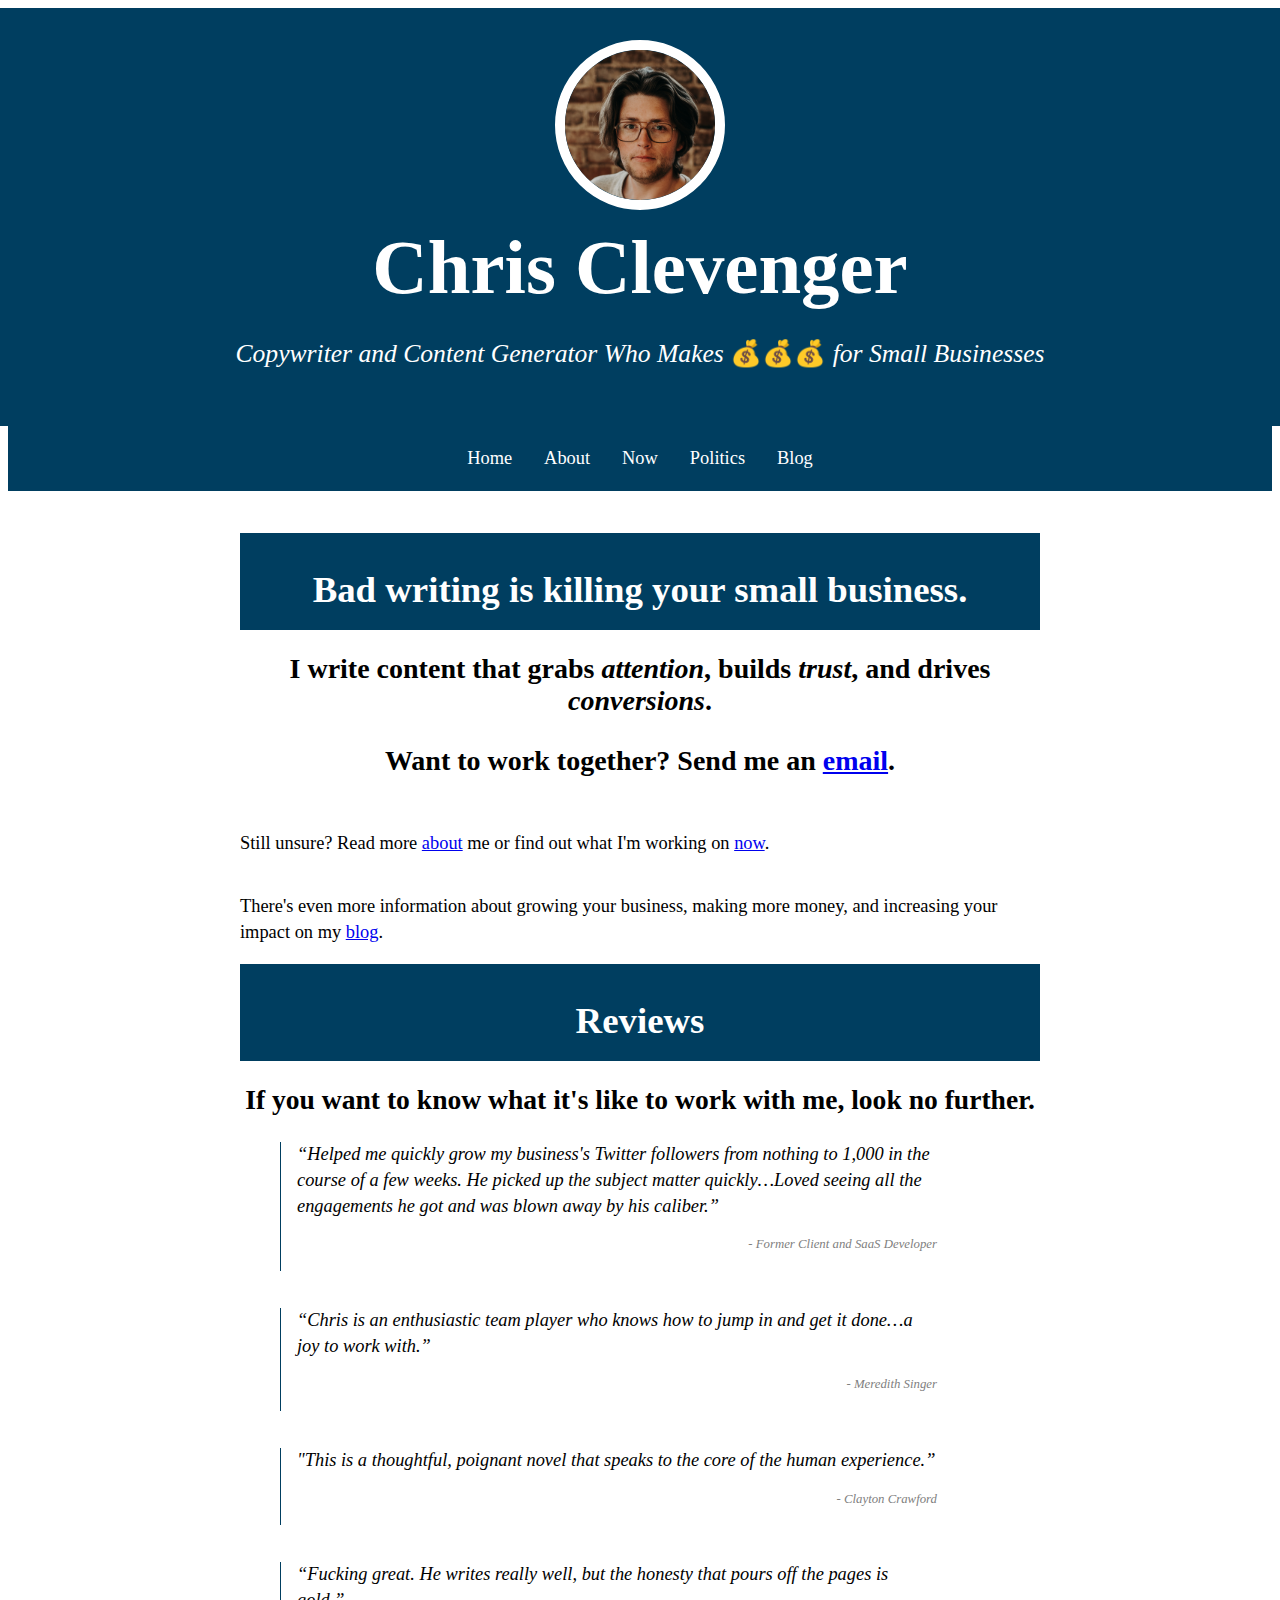
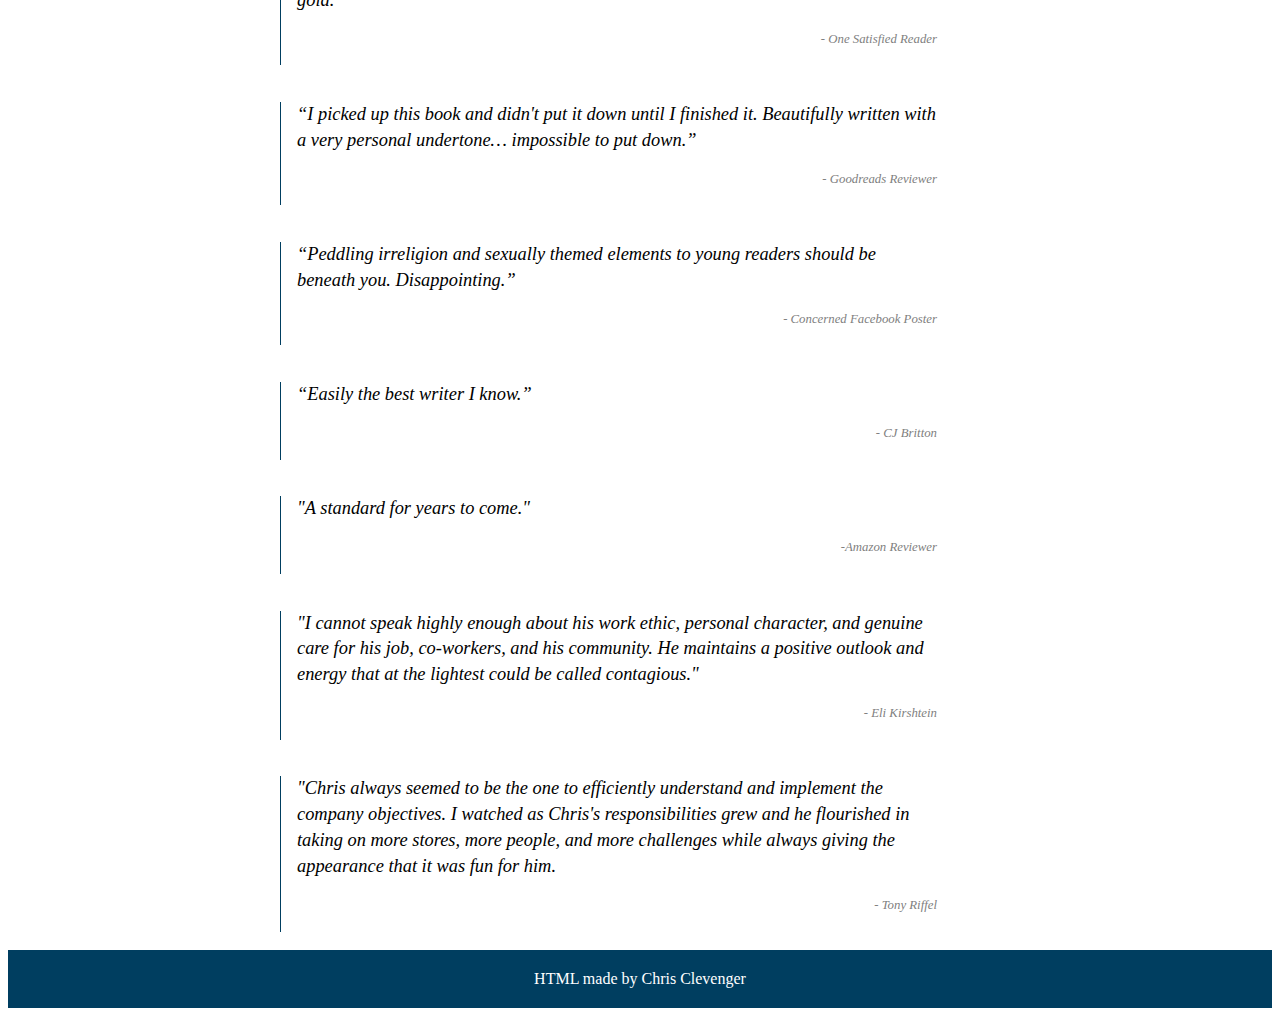
==== index.html @ 99739822 "Add initial files via upload" ====
<!DOCTYPE html>
<html lang="en">
  <head>
      <meta name="google-site-verification" content="XbFvrkobvKEQCJiw5CvpWjaXp_N73ugTv9dtY0_dMec" />
    <meta charset="utf-8">
    <meta name="description" content="The official homepage for Chris Clevenger. Chris is a copywriter and SEO specialist with a background in food and beverage, healthcare, ministry, and Bigfoot organizations. Read reviews about Chris's work or find out more about him here.">
    <meta name="viewport" content="width=device-width, initial-scale=1.0">
    <meta name="author" content="Chris Clevenger">
    <meta property="og:type" content="homepage">
    <meta property="og:image" content="chrisclevengersocialimage.png">
    <meta property="og:url" content="http://chrisclevenger.com>
    <meta name="twitter:card" content="summary_large_image">
    <meta property="og:description" content="Introduction and homepage for Chris Clevenger complete with reviews from past employers.">
    <meta property="og:site_name" content="Chris Clevenger">
    <meta name="twitter:image:alt" content="Banner for the homepage of Chris Clevenger">
    <title>Chris Clevenger | Home Page</title>
    <link rel="stylesheet" href="stylesheet.css">
  </head>
  <body>
    <!--First Section-->
    <header style="align-items: center; background-color: #003e60; height: 150; text-align: center;">
      <img src="slack-profile.jpg" style="height:150px; border-radius: 50%; border: 10px solid #ffffff;" alt="Small profile photo of Chris Clevenger">
      <h1 style="font-size:6vw; color:#ffffff; margin:10px;">Chris Clevenger</h1>
      <p style="font-size:2vw; color:#ffffff;"><em>Copywriter and Content Generator Who Makes </em> &#128176;&#128176;&#128176; <em>for Small Businesses</em></p>
      </header><nav>
        <ul>
        <li><a href="/">Home</a></li>
        <li><a href="about">About</a></li>
        <li><a href="now">Now</a></li>
        <li><a href="politics">Politics</a></li>
        <li><a href="blog">Blog</a></li>
        </ul>
      </nav>
  <!--Second Section-->
  <main>
    <br><div style="background-color: #003e60; padding:1rem;"><h1 style="color:#ffffff; text-align:center;">Bad writing is killing your small business.</h1></div>
    <h2 style="font-size:1.75rem; text-align:center;">I write content that grabs <em>attention</em>, builds <em>trust</em>, and drives <em>conversions</em>. <p>Want to work together? Send me an <a href="mailto:contact@chrisclevenger.com">email</a>.</p></h2>
    <p>Still unsure? Read more <a href="about">about</a> me or find out what I'm working on <a href="now">now</a>.</p>
    <p>There's even more information about growing your business, making more money, and increasing your impact on my <a href="blog">blog</a>.</p>
    <div style="background-color: #003e60; padding:1rem;"><h1 style="color:#ffffff; text-align:center;">Reviews</h1></div><h2 style="text-align:center">If you want to know what it's like to work with me, look no further.</h2>
      <blockquote>“Helped me quickly grow my business's Twitter followers from nothing to 1,000 in the course of a few weeks. He picked up the subject matter quickly…Loved seeing all the engagements he got and was blown away by his caliber.”<p class="small" style="text-align:right">- Former Client and SaaS Developer</p></blockquote>
      <blockquote>“Chris is an enthusiastic team player who knows how to jump in and get it done…a joy to work with.”<p class="small" style="text-align:right">- Meredith Singer</p></blockquote>
      <blockquote>"This is a thoughtful, poignant novel that speaks to the core of the human experience.”<p class="small" style="text-align:right">- Clayton Crawford</p></blockquote>
      <blockquote>“Fucking great. He writes really well, but the honesty that pours off the pages is gold.”<p class="small" style="text-align:right">- One Satisfied Reader</p></blockquote>
      <blockquote>“I picked up this book and didn't put it down until I finished it. Beautifully written with a very personal undertone… impossible to put down.”<p class="small" style="text-align: right">- Goodreads Reviewer</p></blockquote>
      <blockquote>“Peddling irreligion and sexually themed elements to young readers should be beneath you. Disappointing.”<p class="small" style="text-align: right">- Concerned Facebook Poster</p></blockquote>
      <blockquote>“Easily the best writer I know.”<p class="small" style="text-align: right">- CJ Britton</p></blockquote>
      <blockquote>"A standard for years to come."<p class="small" style="text-align: right">-Amazon Reviewer</p></blockquote>
      <blockquote>"I cannot speak highly enough about his work ethic, personal character, and genuine care for his job, co-workers, and his community. He maintains a positive outlook and energy that at the lightest could be called contagious."<p class="small" style="text-align: right">- Eli Kirshtein</p></blockquote>
      <blockquote>"Chris always seemed to be the one to efficiently understand and implement the company objectives. I watched as Chris's responsibilities grew and he flourished in taking on more stores, more people, and more challenges while always giving the appearance that it was fun for him.<p class="small" style="text-align: right">- Tony Riffel</p></blockquote>
  </main>
  <!--Third Section-->
  <footer style="height:auto; background-color:#003e60;">
    <p style="color:#ffffff; padding:20px; margin:0px; text-align:center;">HTML made by Chris Clevenger</p></footer>
</body></html>
---- stylesheet.css ----
/* Format navigation */
  nav {
    font-size: 1.15rem;
    line-height: 2;
    padding: 0 0 1rem 0;
    margin: 0;
  }
 nav ul {
    list-style-type: none;
    margin: 0;
    padding: 0;
    overflow: hidden;
    background-color: #003e60;  
    display: flex;
    justify-content: center;
    width:100%;
  }
  nav li {
    float: left;
  }
  nav li a {
    display: block;
    color: #ffffff;
    text-align: center;
    padding: 14px 16px;
    text-decoration: none;
  }
  nav li a:hover {
    background-color: darkgrey
  }
  nav .active {
    text-decoration: underline;
  }
  /* Format Main */
  main {
    display: flex;
    min-height: 100vh;
    flex-direction: column;
    flex: 1;
    margin: 0 auto;
    max-width: 50rem;
    padding: 0 0.5rem;
    overflow-x: hidden;
    word-break: break-word;
    overflow-wrap: break-word;
    font-size:1.15rem;
    line-height:1.618rem;
  }
  main h1,
main h2,
main h3 {
  margin-bottom: 0.5rem;
  line-height: 2rem;
}
main blockquote {
  font-style: italic;
  max-width: 40rem;
  padding-left: 1rem;
  border-left: 1px solid #003e60;
}
  /* Format Header */
  header {
    text-align: center;
    padding: 2rem 0.5rem;
    width: 100vw;
    position: relative;
    box-sizing: border-box;
    left: 50%;
    right: 50%;
    margin-left: -50vw;
    margin-right: -50vw;
  }
  .small {
    font-size: .8rem;
    color: grey;
  }
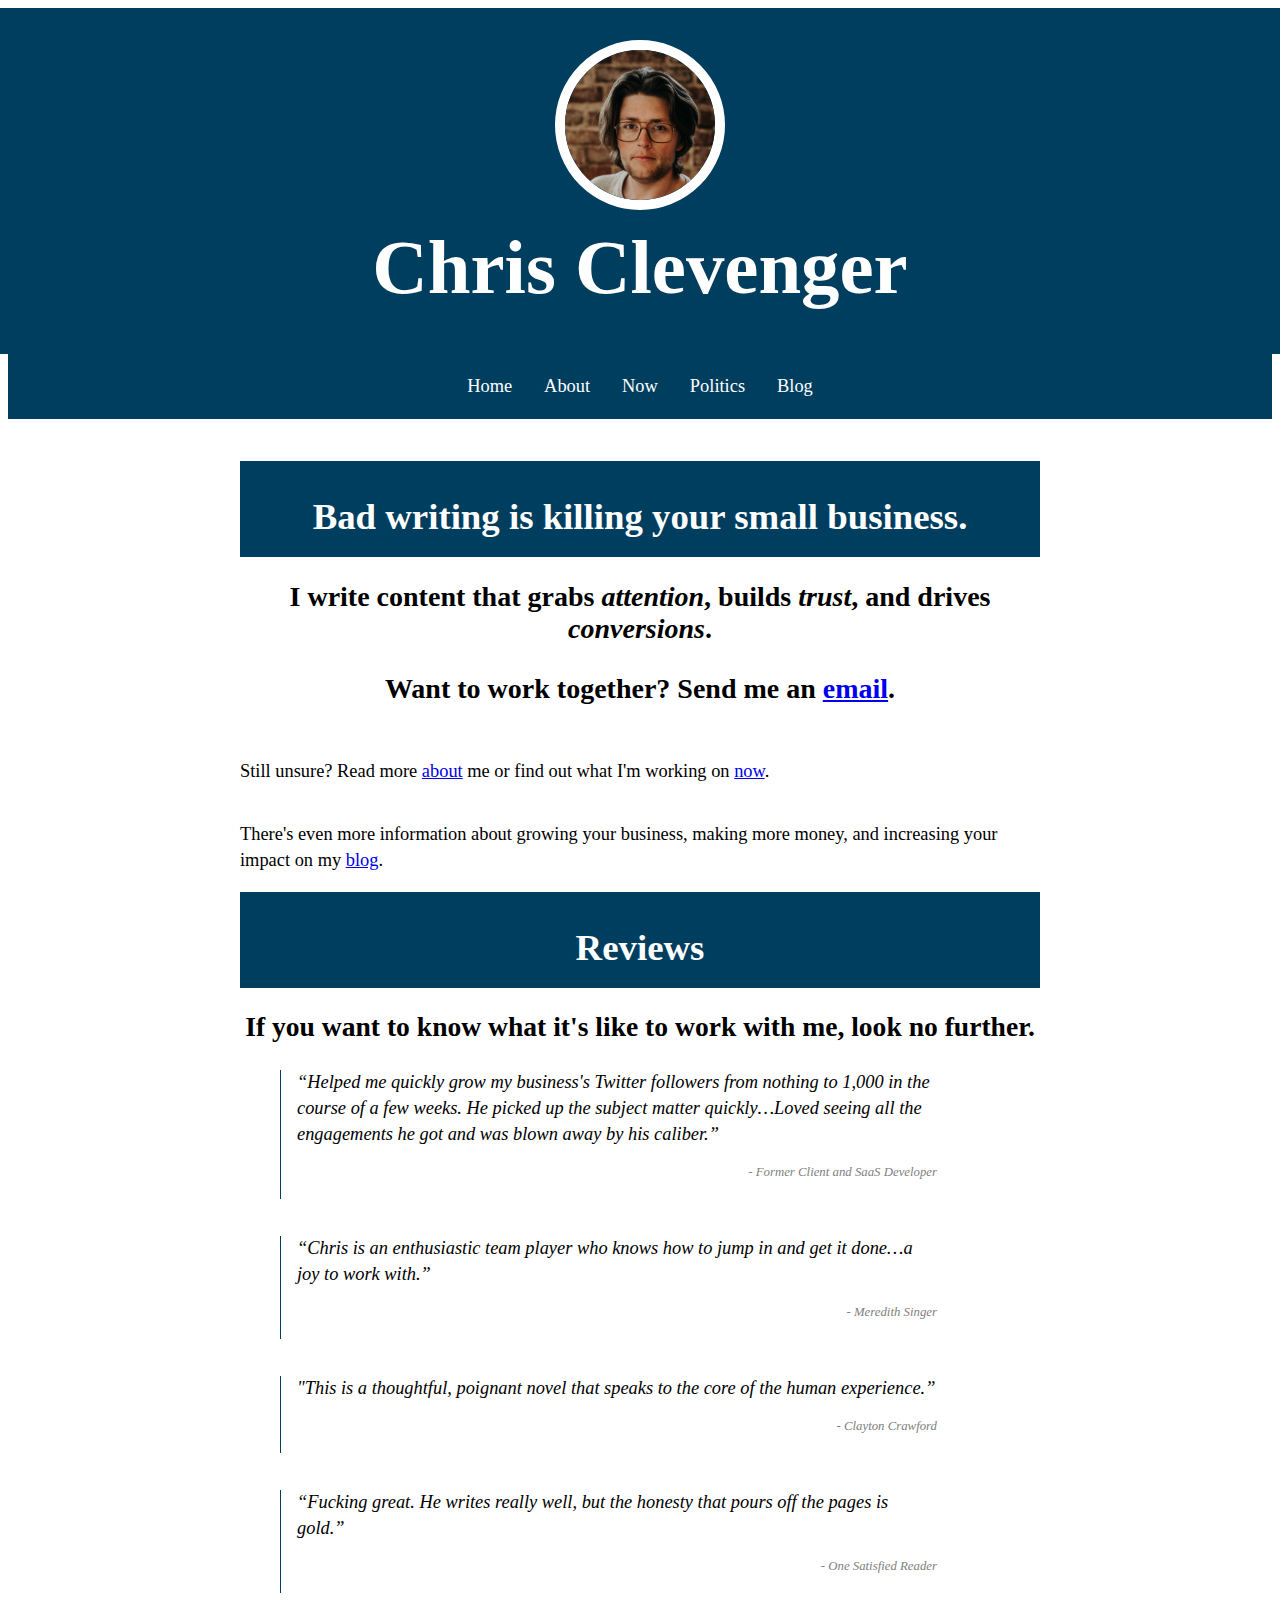
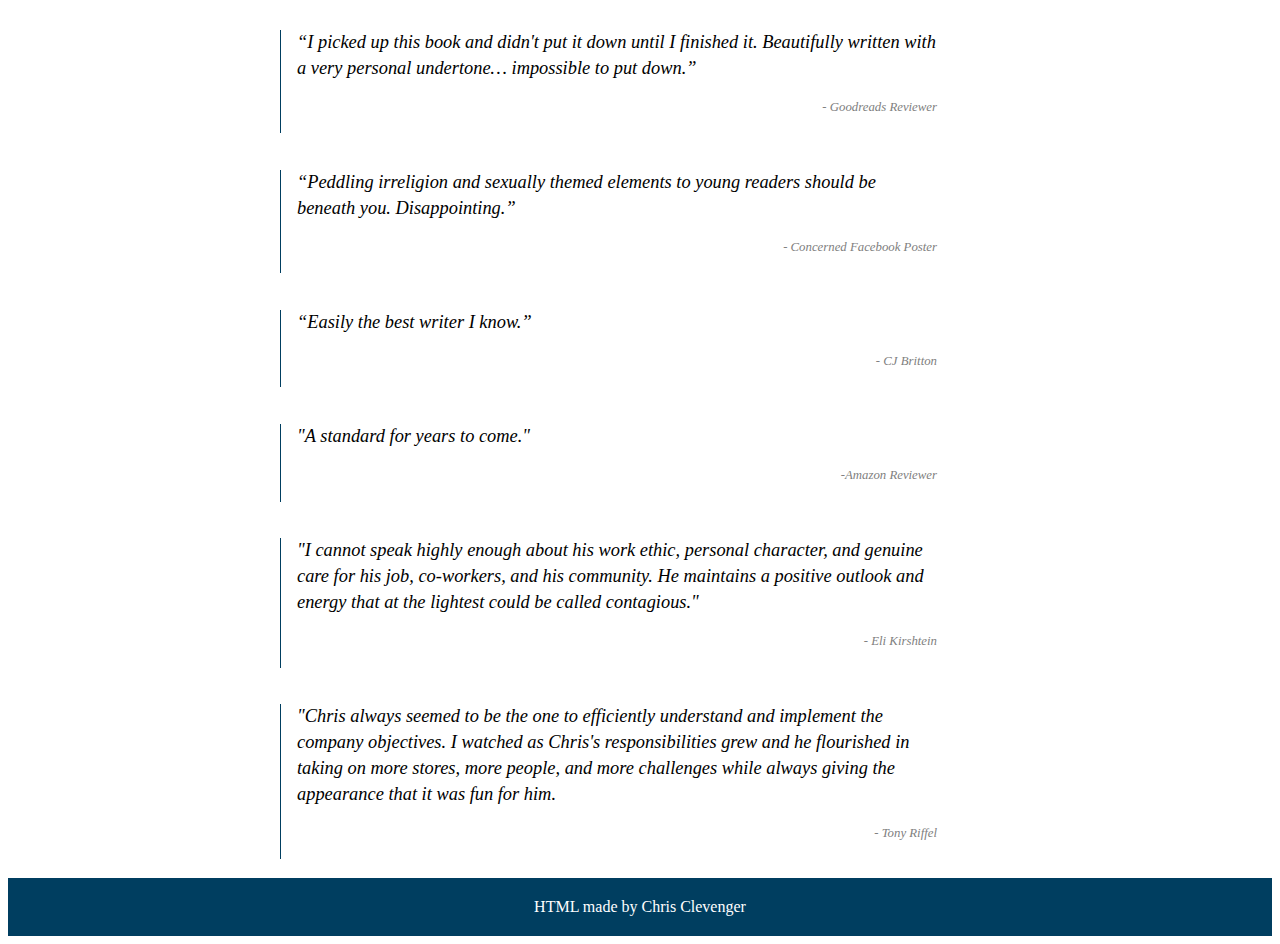
==== commit 997afa98: "Updated Now Page and Edited Index Header" ====
--- a/index.html
+++ b/index.html
@@ -21,7 +21,6 @@
     <header style="align-items: center; background-color: #003e60; height: 150; text-align: center;">
       <img src="slack-profile.jpg" style="height:150px; border-radius: 50%; border: 10px solid #ffffff;" alt="Small profile photo of Chris Clevenger">
       <h1 style="font-size:6vw; color:#ffffff; margin:10px;">Chris Clevenger</h1>
-      <p style="font-size:2vw; color:#ffffff;"><em>Copywriter and Content Generator Who Makes </em> &#128176;&#128176;&#128176; <em>for Small Businesses</em></p>
       </header><nav>
         <ul>
         <li><a href="/">Home</a></li>
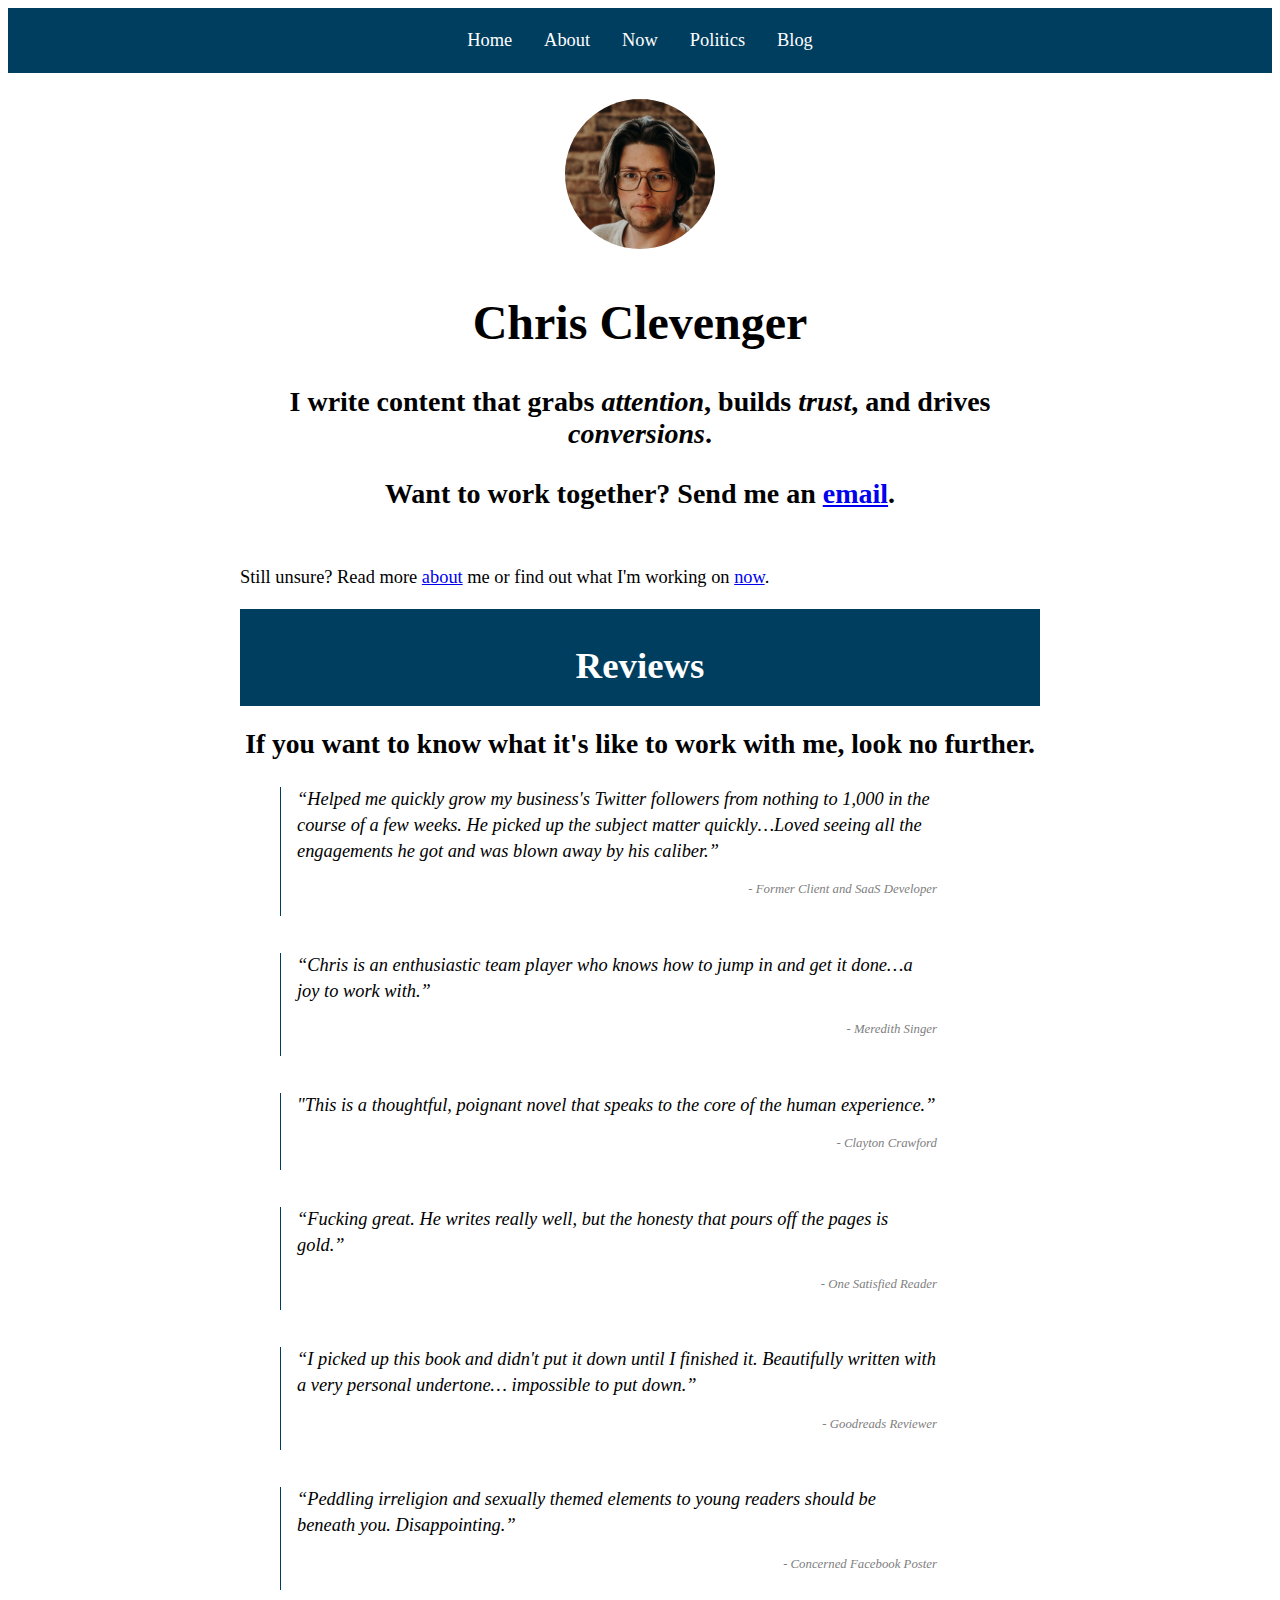
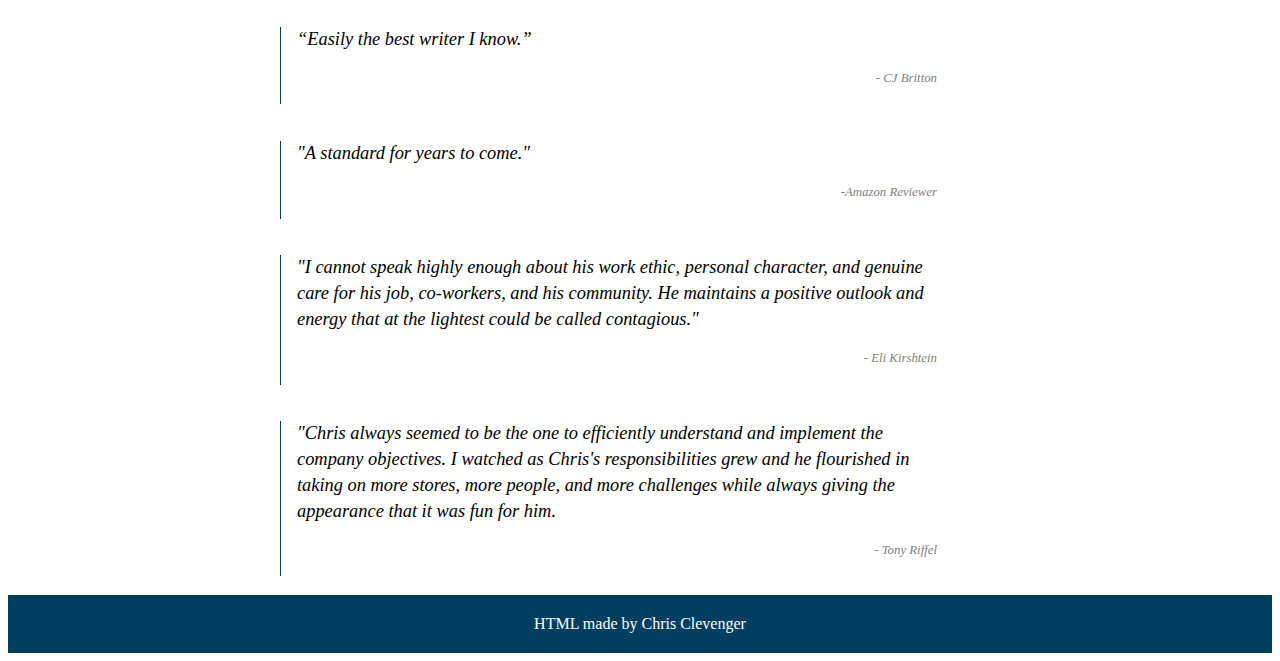
==== commit af68abef: "Updated Home and Stylesheet for Centered Image" ====
--- a/index.html
+++ b/index.html
@@ -17,11 +17,7 @@
     <link rel="stylesheet" href="stylesheet.css">
   </head>
   <body>
-    <!--First Section-->
-    <header style="align-items: center; background-color: #003e60; height: 150; text-align: center;">
-      <img src="slack-profile.jpg" style="height:150px; border-radius: 50%; border: 10px solid #ffffff;" alt="Small profile photo of Chris Clevenger">
-      <h1 style="font-size:6vw; color:#ffffff; margin:10px;">Chris Clevenger</h1>
-      </header><nav>
+   <nav>
         <ul>
         <li><a href="/">Home</a></li>
         <li><a href="about">About</a></li>
@@ -32,10 +28,11 @@
       </nav>
   <!--Second Section-->
   <main>
-    <br><div style="background-color: #003e60; padding:1rem;"><h1 style="color:#ffffff; text-align:center;">Bad writing is killing your small business.</h1></div>
+    <div class="centered-image"><img src="slack-profile.jpg" style="height:150px; width:150px; border-radius: 50%; border: 10px solid #ffffff;" alt="Small profile photo of Chris Clevenger">
+    </div>
+      <h1 style="text-align: center; padding: 1rem; font-size:3rem;">Chris Clevenger</h1>
     <h2 style="font-size:1.75rem; text-align:center;">I write content that grabs <em>attention</em>, builds <em>trust</em>, and drives <em>conversions</em>. <p>Want to work together? Send me an <a href="mailto:contact@chrisclevenger.com">email</a>.</p></h2>
     <p>Still unsure? Read more <a href="about">about</a> me or find out what I'm working on <a href="now">now</a>.</p>
-    <p>There's even more information about growing your business, making more money, and increasing your impact on my <a href="blog">blog</a>.</p>
     <div style="background-color: #003e60; padding:1rem;"><h1 style="color:#ffffff; text-align:center;">Reviews</h1></div><h2 style="text-align:center">If you want to know what it's like to work with me, look no further.</h2>
       <blockquote>“Helped me quickly grow my business's Twitter followers from nothing to 1,000 in the course of a few weeks. He picked up the subject matter quickly…Loved seeing all the engagements he got and was blown away by his caliber.”<p class="small" style="text-align:right">- Former Client and SaaS Developer</p></blockquote>
       <blockquote>“Chris is an enthusiastic team player who knows how to jump in and get it done…a joy to work with.”<p class="small" style="text-align:right">- Meredith Singer</p></blockquote>
--- a/stylesheet.css
+++ b/stylesheet.css
@@ -59,6 +59,11 @@
   padding-left: 1rem;
   border-left: 1px solid #003e60;
 }
+.centered-image {
+  display: flex;
+    justify-content: center; /* Horizontally center the image */
+    align-items: center; /* Vertically center the image */
+}
   /* Format Header */
   header {
     text-align: center;
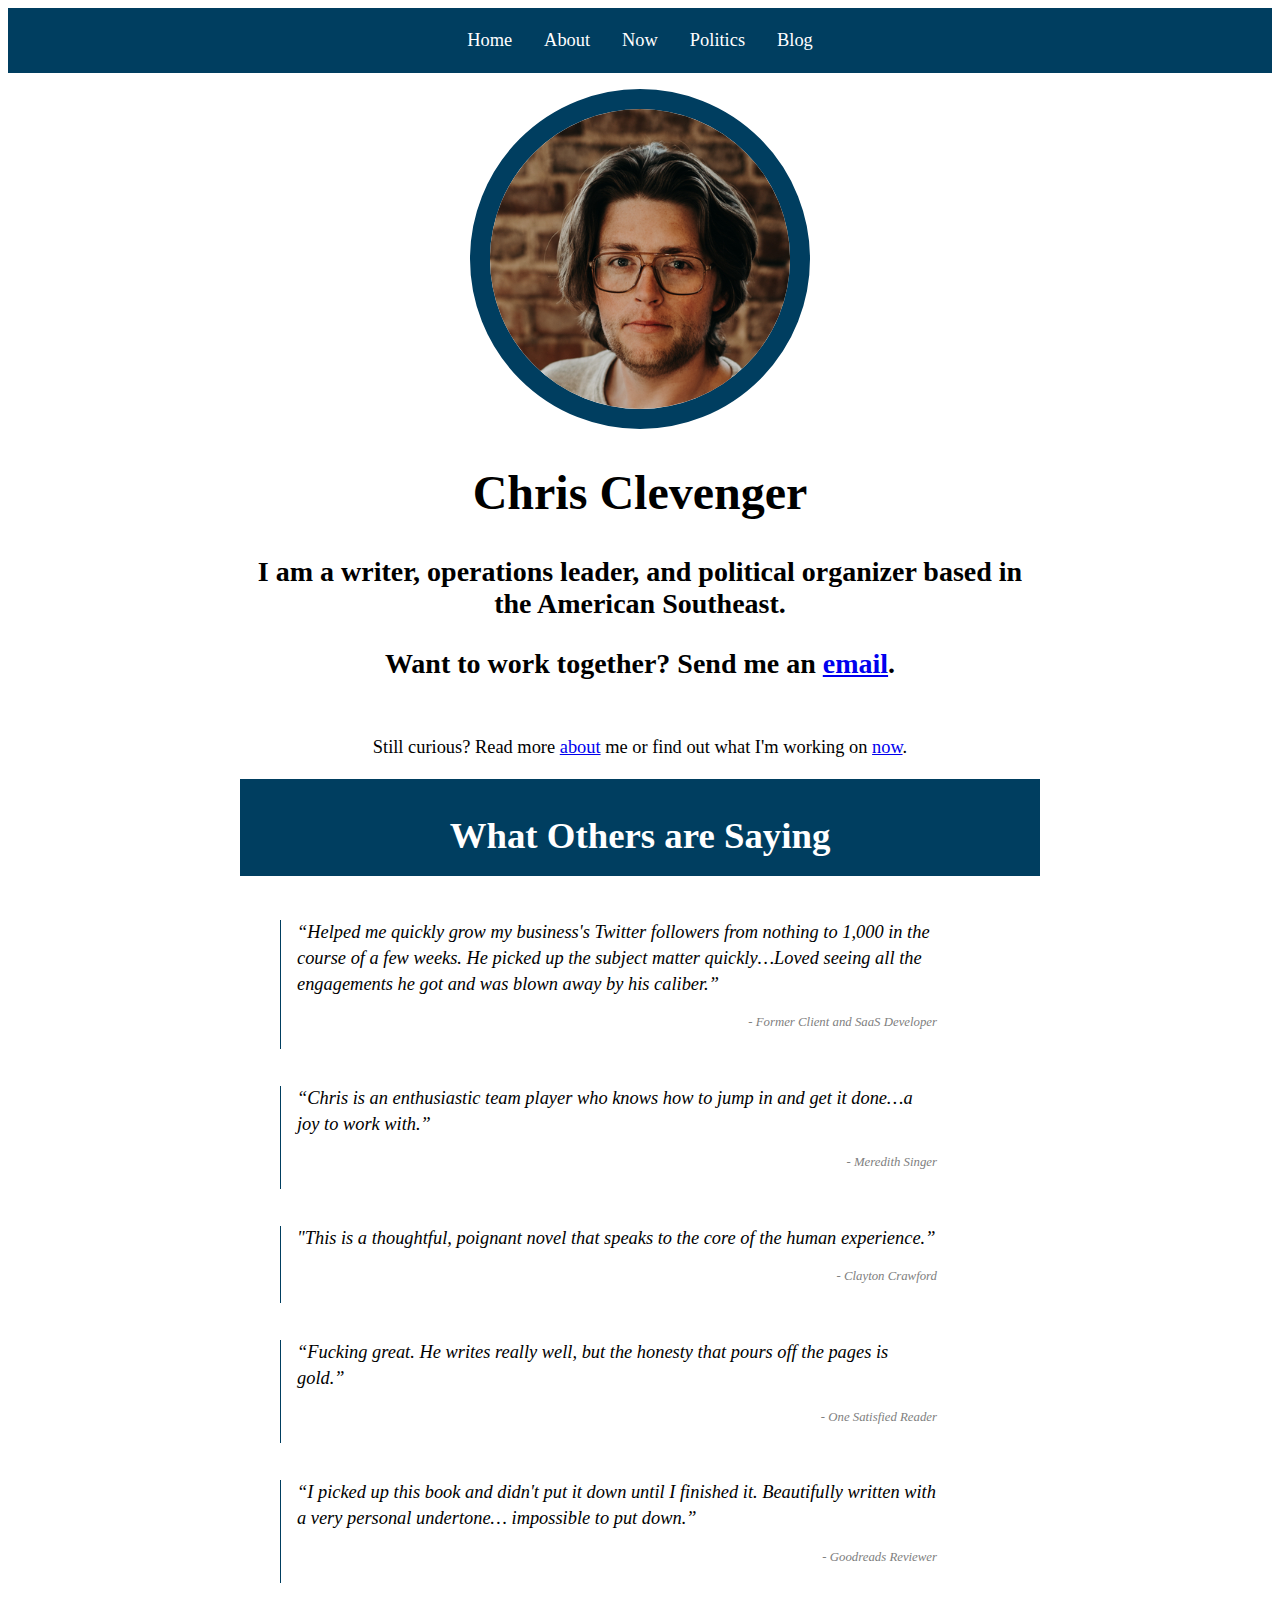
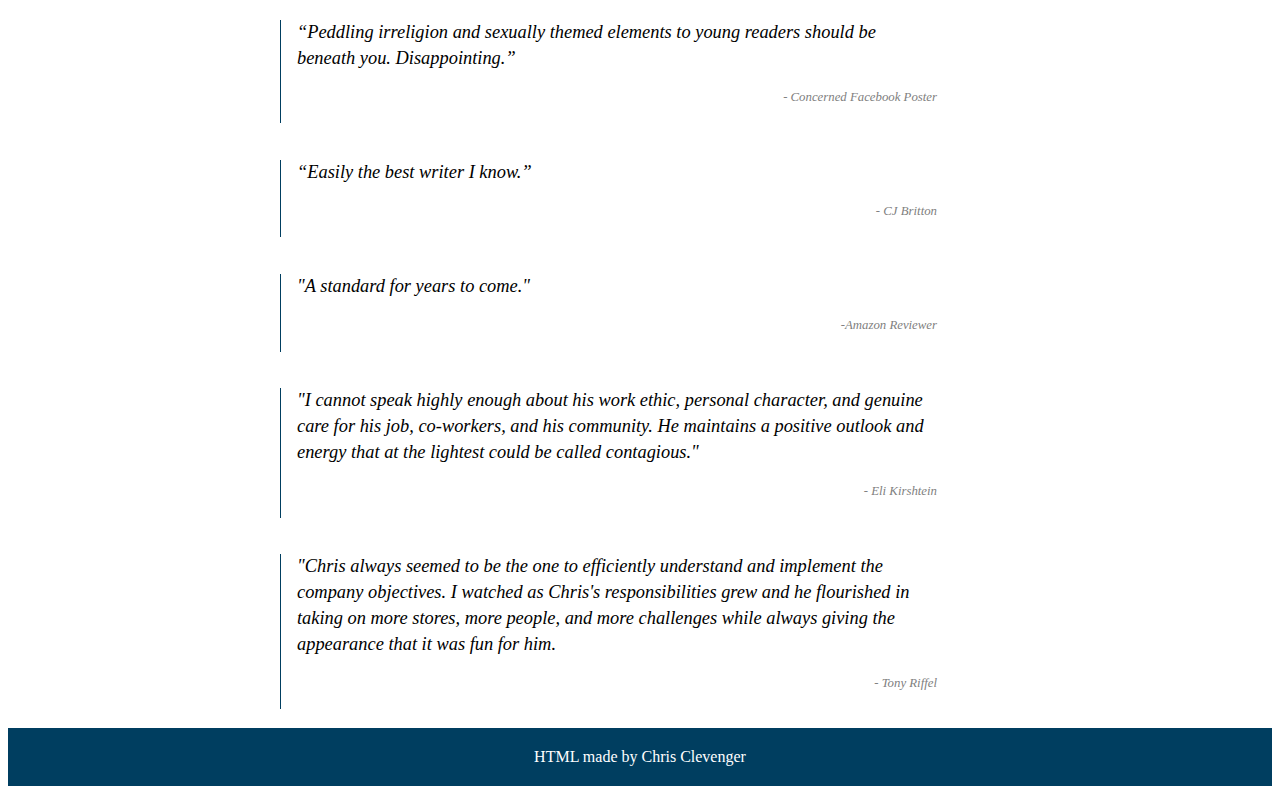
==== commit 2cc8b3a5: "Updated and simplified home page. Removed sales" ====
--- a/index.html
+++ b/index.html
@@ -28,12 +28,12 @@
       </nav>
   <!--Second Section-->
   <main>
-    <div class="centered-image"><img src="slack-profile.jpg" style="height:150px; width:150px; border-radius: 50%; border: 10px solid #ffffff;" alt="Small profile photo of Chris Clevenger">
+    <div class="centered-image"><img src="slack-profile.jpg" style="height:300px; width:300px; border-radius: 50%; border: 20px solid #003e60;" alt="Small profile photo of Chris Clevenger">
     </div>
       <h1 style="text-align: center; padding: 1rem; font-size:3rem;">Chris Clevenger</h1>
-    <h2 style="font-size:1.75rem; text-align:center;">I write content that grabs <em>attention</em>, builds <em>trust</em>, and drives <em>conversions</em>. <p>Want to work together? Send me an <a href="mailto:contact@chrisclevenger.com">email</a>.</p></h2>
-    <p>Still unsure? Read more <a href="about">about</a> me or find out what I'm working on <a href="now">now</a>.</p>
-    <div style="background-color: #003e60; padding:1rem;"><h1 style="color:#ffffff; text-align:center;">Reviews</h1></div><h2 style="text-align:center">If you want to know what it's like to work with me, look no further.</h2>
+    <h2 style="font-size:1.75rem; text-align:center;">I am a writer, operations leader, and political organizer based in the American Southeast. <p>Want to work together? Send me an <a href="mailto:contact@chrisclevenger.com">email</a>.</p></h2>
+    <p style="text-align:center;">Still curious? Read more <a href="about">about</a> me or find out what I'm working on <a href="now">now</a>.</p>
+    <div style="background-color: #003e60; padding:1rem;"><h1 style="color:#ffffff; text-align:center;">What Others are Saying</h1></div><br>
       <blockquote>“Helped me quickly grow my business's Twitter followers from nothing to 1,000 in the course of a few weeks. He picked up the subject matter quickly…Loved seeing all the engagements he got and was blown away by his caliber.”<p class="small" style="text-align:right">- Former Client and SaaS Developer</p></blockquote>
       <blockquote>“Chris is an enthusiastic team player who knows how to jump in and get it done…a joy to work with.”<p class="small" style="text-align:right">- Meredith Singer</p></blockquote>
       <blockquote>"This is a thoughtful, poignant novel that speaks to the core of the human experience.”<p class="small" style="text-align:right">- Clayton Crawford</p></blockquote>
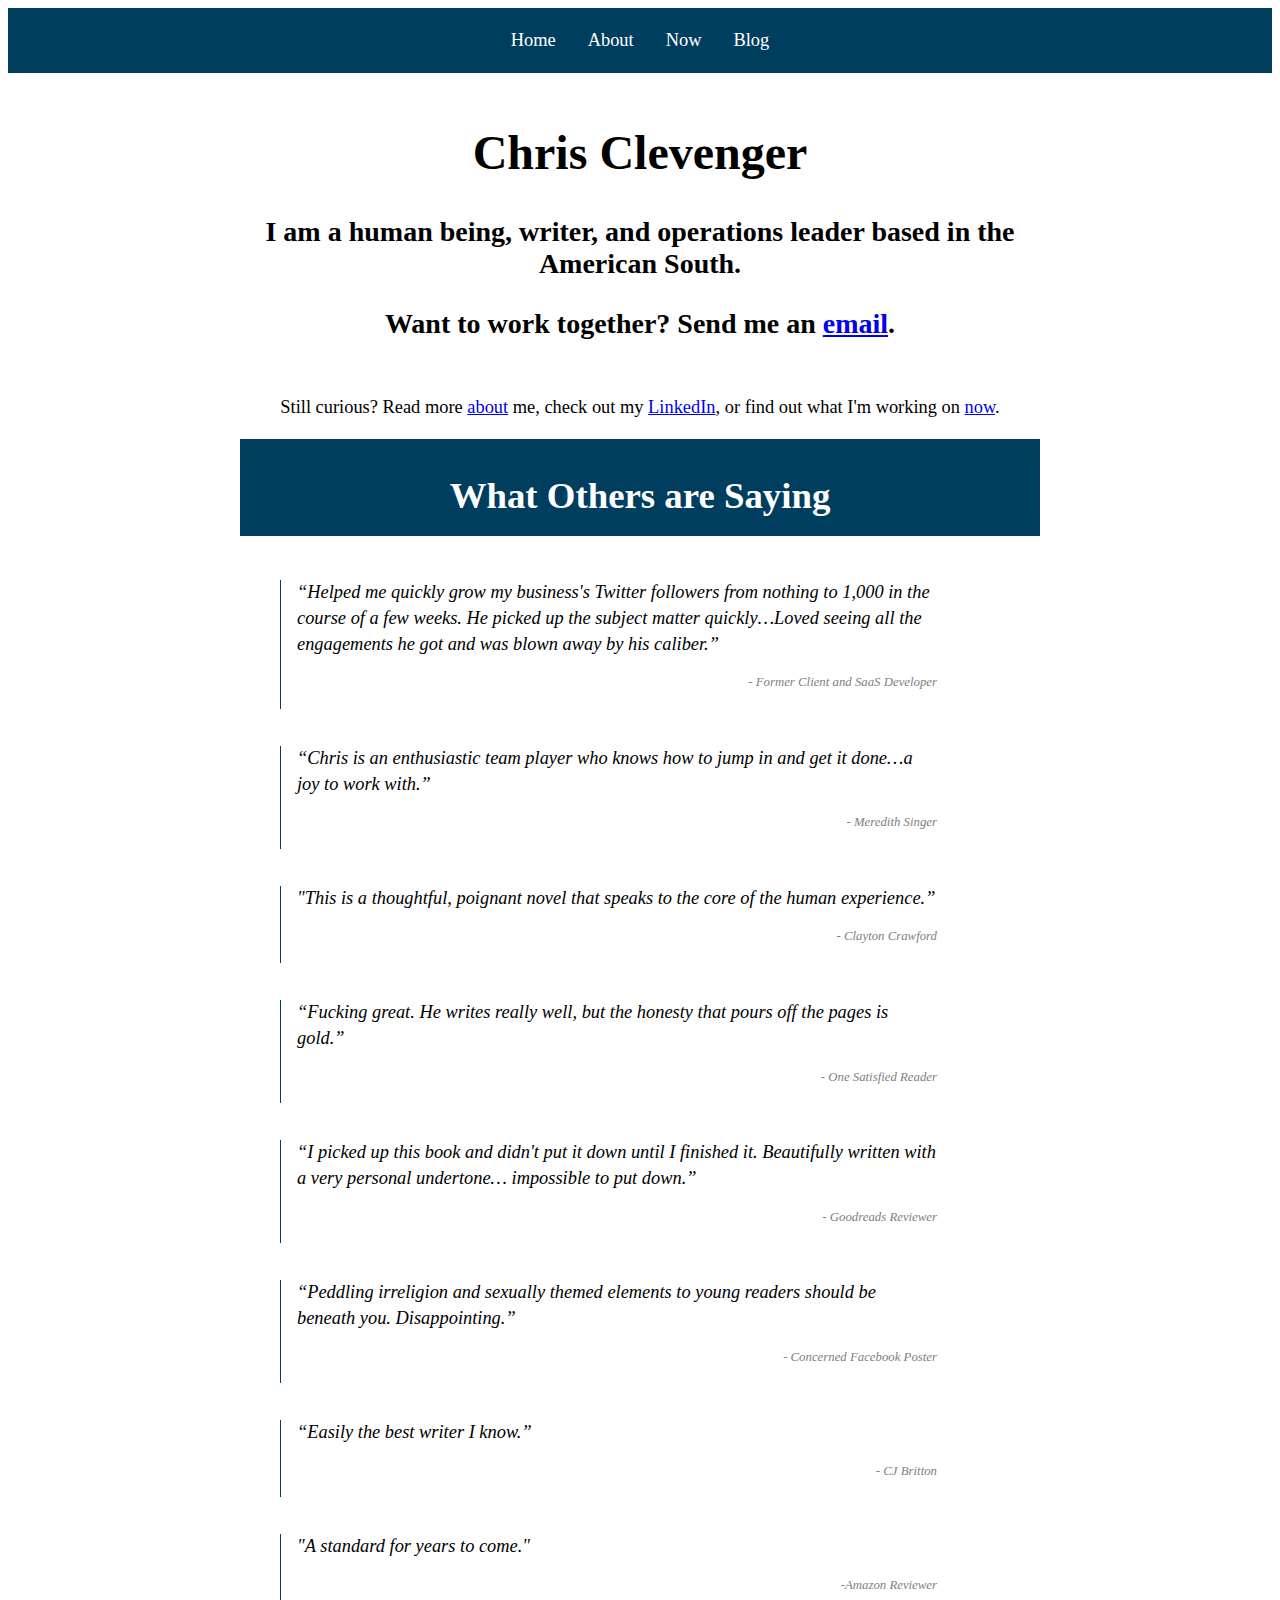
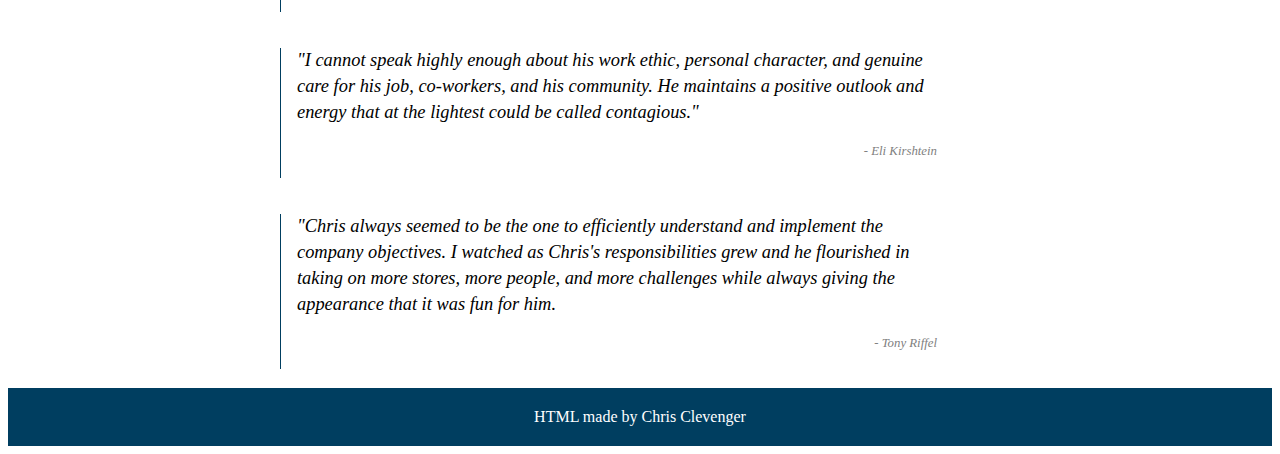
==== commit 6eafe1f3: "Updated index, now, and about, removed politics" ====
--- a/index.html
+++ b/index.html
@@ -22,17 +22,14 @@
         <li><a href="/">Home</a></li>
         <li><a href="about">About</a></li>
         <li><a href="now">Now</a></li>
-        <li><a href="politics">Politics</a></li>
         <li><a href="blog">Blog</a></li>
         </ul>
       </nav>
   <!--Second Section-->
   <main>
-    <div class="centered-image"><img src="slack-profile.jpg" style="height:300px; width:300px; border-radius: 50%; border: 20px solid #003e60;" alt="Small profile photo of Chris Clevenger">
-    </div>
       <h1 style="text-align: center; padding: 1rem; font-size:3rem;">Chris Clevenger</h1>
-    <h2 style="font-size:1.75rem; text-align:center;">I am a writer, operations leader, and political organizer based in the American Southeast. <p>Want to work together? Send me an <a href="mailto:contact@chrisclevenger.com">email</a>.</p></h2>
-    <p style="text-align:center;">Still curious? Read more <a href="about">about</a> me or find out what I'm working on <a href="now">now</a>.</p>
+    <h2 style="font-size:1.75rem; text-align:center;">I am a human being, writer, and operations leader based in the American South. <p>Want to work together? Send me an <a href="mailto:contact@chrisclevenger.com">email</a>.</p></h2>
+    <p style="text-align:center;">Still curious? Read more <a href="about">about</a> me, check out my <a href="https://www.linkedin.com/in/chris-clevenger/">LinkedIn</a>, or find out what I'm working on <a href="now">now</a>.</p>
     <div style="background-color: #003e60; padding:1rem;"><h1 style="color:#ffffff; text-align:center;">What Others are Saying</h1></div><br>
       <blockquote>“Helped me quickly grow my business's Twitter followers from nothing to 1,000 in the course of a few weeks. He picked up the subject matter quickly…Loved seeing all the engagements he got and was blown away by his caliber.”<p class="small" style="text-align:right">- Former Client and SaaS Developer</p></blockquote>
       <blockquote>“Chris is an enthusiastic team player who knows how to jump in and get it done…a joy to work with.”<p class="small" style="text-align:right">- Meredith Singer</p></blockquote>
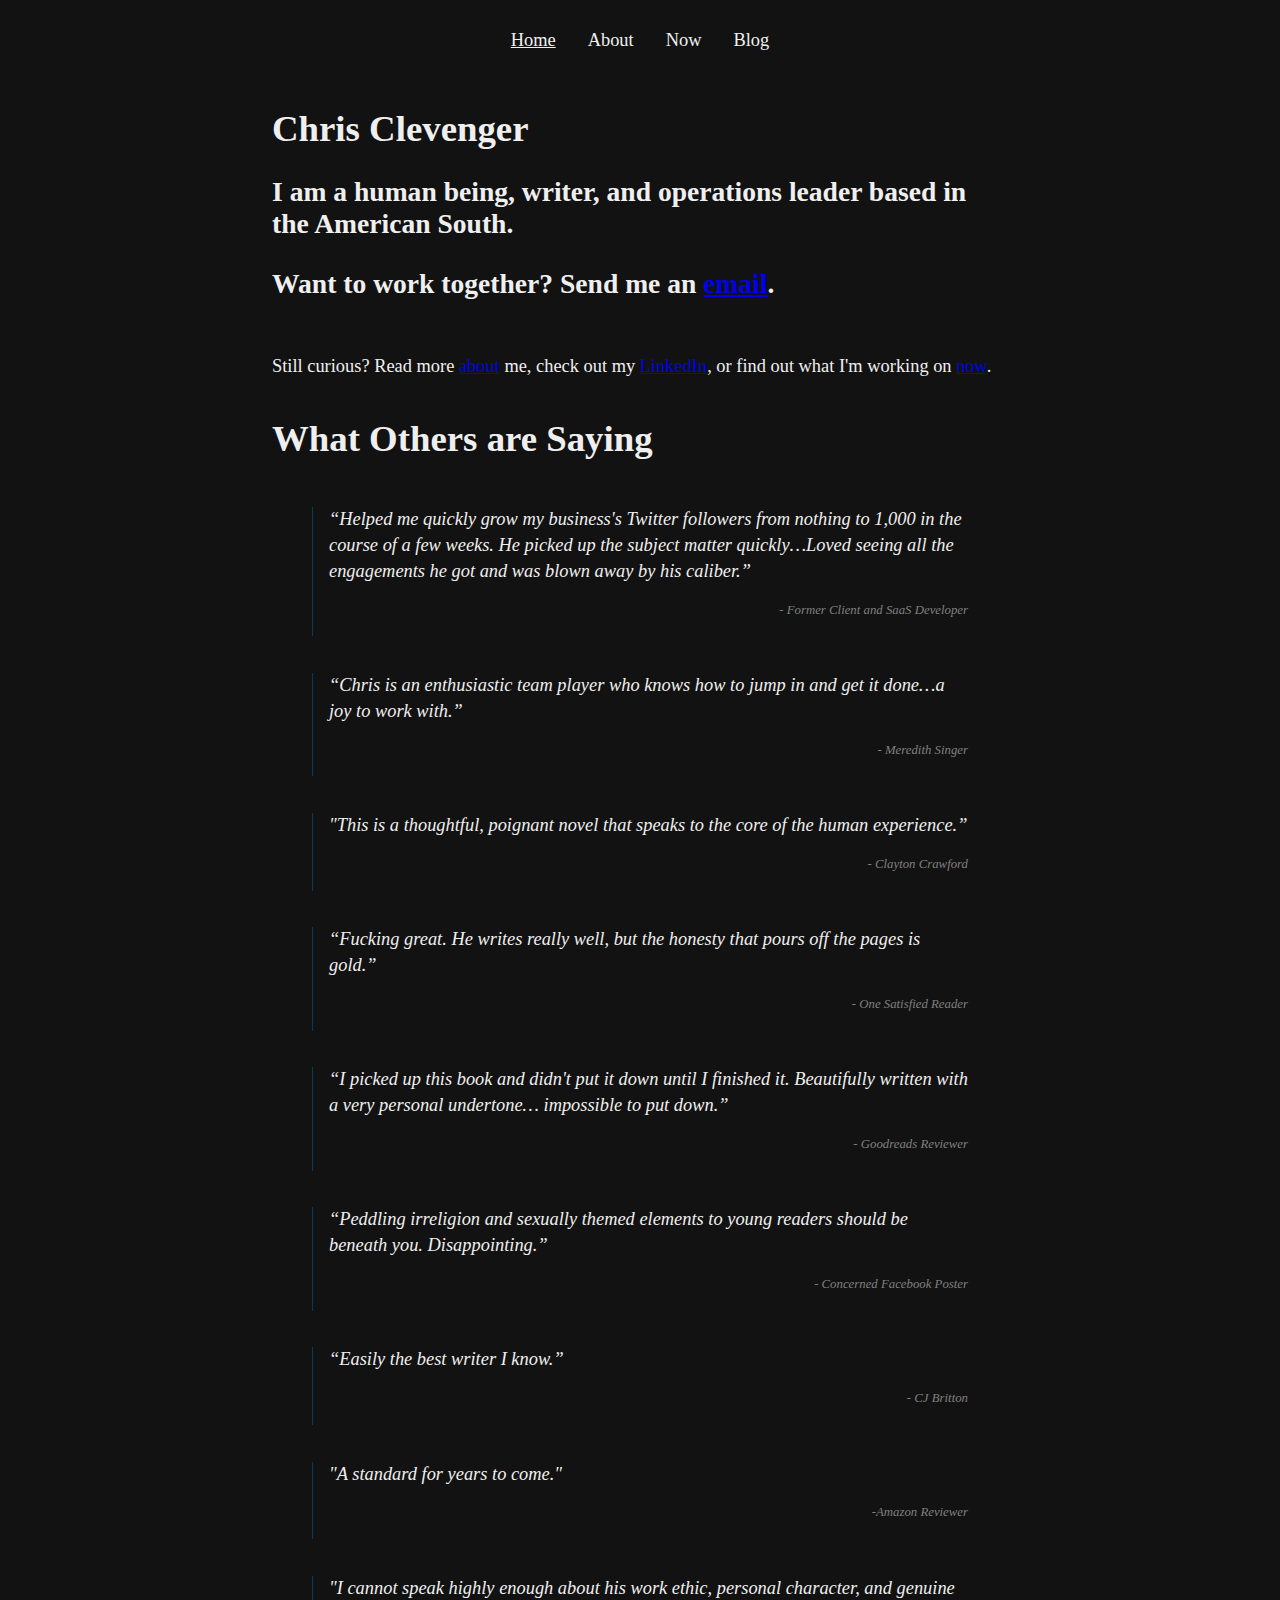
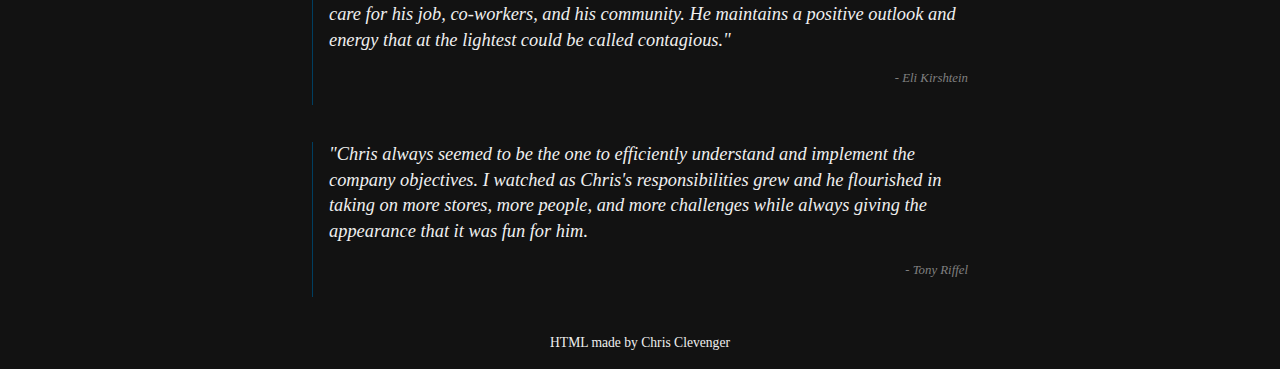
==== commit 8b60bdb6: "Simplified CSS and removed inline style in HTML" ====
--- a/index.html
+++ b/index.html
@@ -3,7 +3,7 @@
   <head>
       <meta name="google-site-verification" content="XbFvrkobvKEQCJiw5CvpWjaXp_N73ugTv9dtY0_dMec" />
     <meta charset="utf-8">
-    <meta name="description" content="The official homepage for Chris Clevenger. Chris is a copywriter and SEO specialist with a background in food and beverage, healthcare, ministry, and Bigfoot organizations. Read reviews about Chris's work or find out more about him here.">
+    <meta name="description" content="The official homepage for Chris Clevenger. Chris is a copywriter and content specialist with a background in food and beverage, healthcare, ministry, and Bigfoot organizations. Read reviews about Chris's work or find out more about him here.">
     <meta name="viewport" content="width=device-width, initial-scale=1.0">
     <meta name="author" content="Chris Clevenger">
     <meta property="og:type" content="homepage">
@@ -19,7 +19,7 @@
   <body>
    <nav>
         <ul>
-        <li><a href="/">Home</a></li>
+        <li><a href="/" class="active">Home</a></li>
         <li><a href="about">About</a></li>
         <li><a href="now">Now</a></li>
         <li><a href="blog">Blog</a></li>
@@ -27,10 +27,10 @@
       </nav>
   <!--Second Section-->
   <main>
-      <h1 style="text-align: center; padding: 1rem; font-size:3rem;">Chris Clevenger</h1>
-    <h2 style="font-size:1.75rem; text-align:center;">I am a human being, writer, and operations leader based in the American South. <p>Want to work together? Send me an <a href="mailto:contact@chrisclevenger.com">email</a>.</p></h2>
-    <p style="text-align:center;">Still curious? Read more <a href="about">about</a> me, check out my <a href="https://www.linkedin.com/in/chris-clevenger/">LinkedIn</a>, or find out what I'm working on <a href="now">now</a>.</p>
-    <div style="background-color: #003e60; padding:1rem;"><h1 style="color:#ffffff; text-align:center;">What Others are Saying</h1></div><br>
+      <h1>Chris Clevenger</h1>
+    <h2>I am a human being, writer, and operations leader based in the American South. <p>Want to work together? Send me an <a href="mailto:contact@chrisclevenger.com">email</a>.</p></h2>
+    <p>Still curious? Read more <a href="about">about</a> me, check out my <a href="https://www.linkedin.com/in/chris-clevenger/">LinkedIn</a>, or find out what I'm working on <a href="now">now</a>.</p>
+    <div><h1>What Others are Saying</h1></div><br>
       <blockquote>“Helped me quickly grow my business's Twitter followers from nothing to 1,000 in the course of a few weeks. He picked up the subject matter quickly…Loved seeing all the engagements he got and was blown away by his caliber.”<p class="small" style="text-align:right">- Former Client and SaaS Developer</p></blockquote>
       <blockquote>“Chris is an enthusiastic team player who knows how to jump in and get it done…a joy to work with.”<p class="small" style="text-align:right">- Meredith Singer</p></blockquote>
       <blockquote>"This is a thoughtful, poignant novel that speaks to the core of the human experience.”<p class="small" style="text-align:right">- Clayton Crawford</p></blockquote>
@@ -43,6 +43,6 @@
       <blockquote>"Chris always seemed to be the one to efficiently understand and implement the company objectives. I watched as Chris's responsibilities grew and he flourished in taking on more stores, more people, and more challenges while always giving the appearance that it was fun for him.<p class="small" style="text-align: right">- Tony Riffel</p></blockquote>
   </main>
   <!--Third Section-->
-  <footer style="height:auto; background-color:#003e60;">
-    <p style="color:#ffffff; padding:20px; margin:0px; text-align:center;">HTML made by Chris Clevenger</p></footer>
+  <footer>
+    <p>HTML made by Chris Clevenger</p></footer>
 </body></html>--- a/stylesheet.css
+++ b/stylesheet.css
@@ -1,4 +1,8 @@
-  
+  /* Format body*/ 
+  body {
+    color: #efefef; 
+    background-color: #121212; 
+  }
   /* Format navigation */
   nav {
     font-size: 1.15rem;
@@ -11,7 +15,6 @@
     margin: 0;
     padding: 0;
     overflow: hidden;
-    background-color: #003e60;  
     display: flex;
     justify-content: center;
     width:100%;
@@ -21,26 +24,28 @@
   }
   nav li a {
     display: block;
-    color: #ffffff;
+    color: #efefef;
     text-align: center;
     padding: 14px 16px;
     text-decoration: none;
   }
   nav li a:hover {
-    background-color: darkgrey
+    background-color: #4682B4;
   }
   nav .active {
     text-decoration: underline;
   }
-  /* Format Main */
+
+/* Format Main */
   main {
     display: flex;
+    margin: auto; 
+    max-width: 40em;
     min-height: 100vh;
     flex-direction: column;
     flex: 1;
     margin: 0 auto;
-    max-width: 50rem;
-    padding: 0 0.5rem;
+    padding: 0 1.618rem;
     overflow-x: hidden;
     word-break: break-word;
     overflow-wrap: break-word;
@@ -79,4 +84,11 @@
   .small {
     font-size: .8rem;
     color: grey;
+  }
+  /* Footer Format*/
+  footer {    
+    font-size: .85rem;
+    line-height: 2;
+    margin: auto;
+    text-align: center;
   }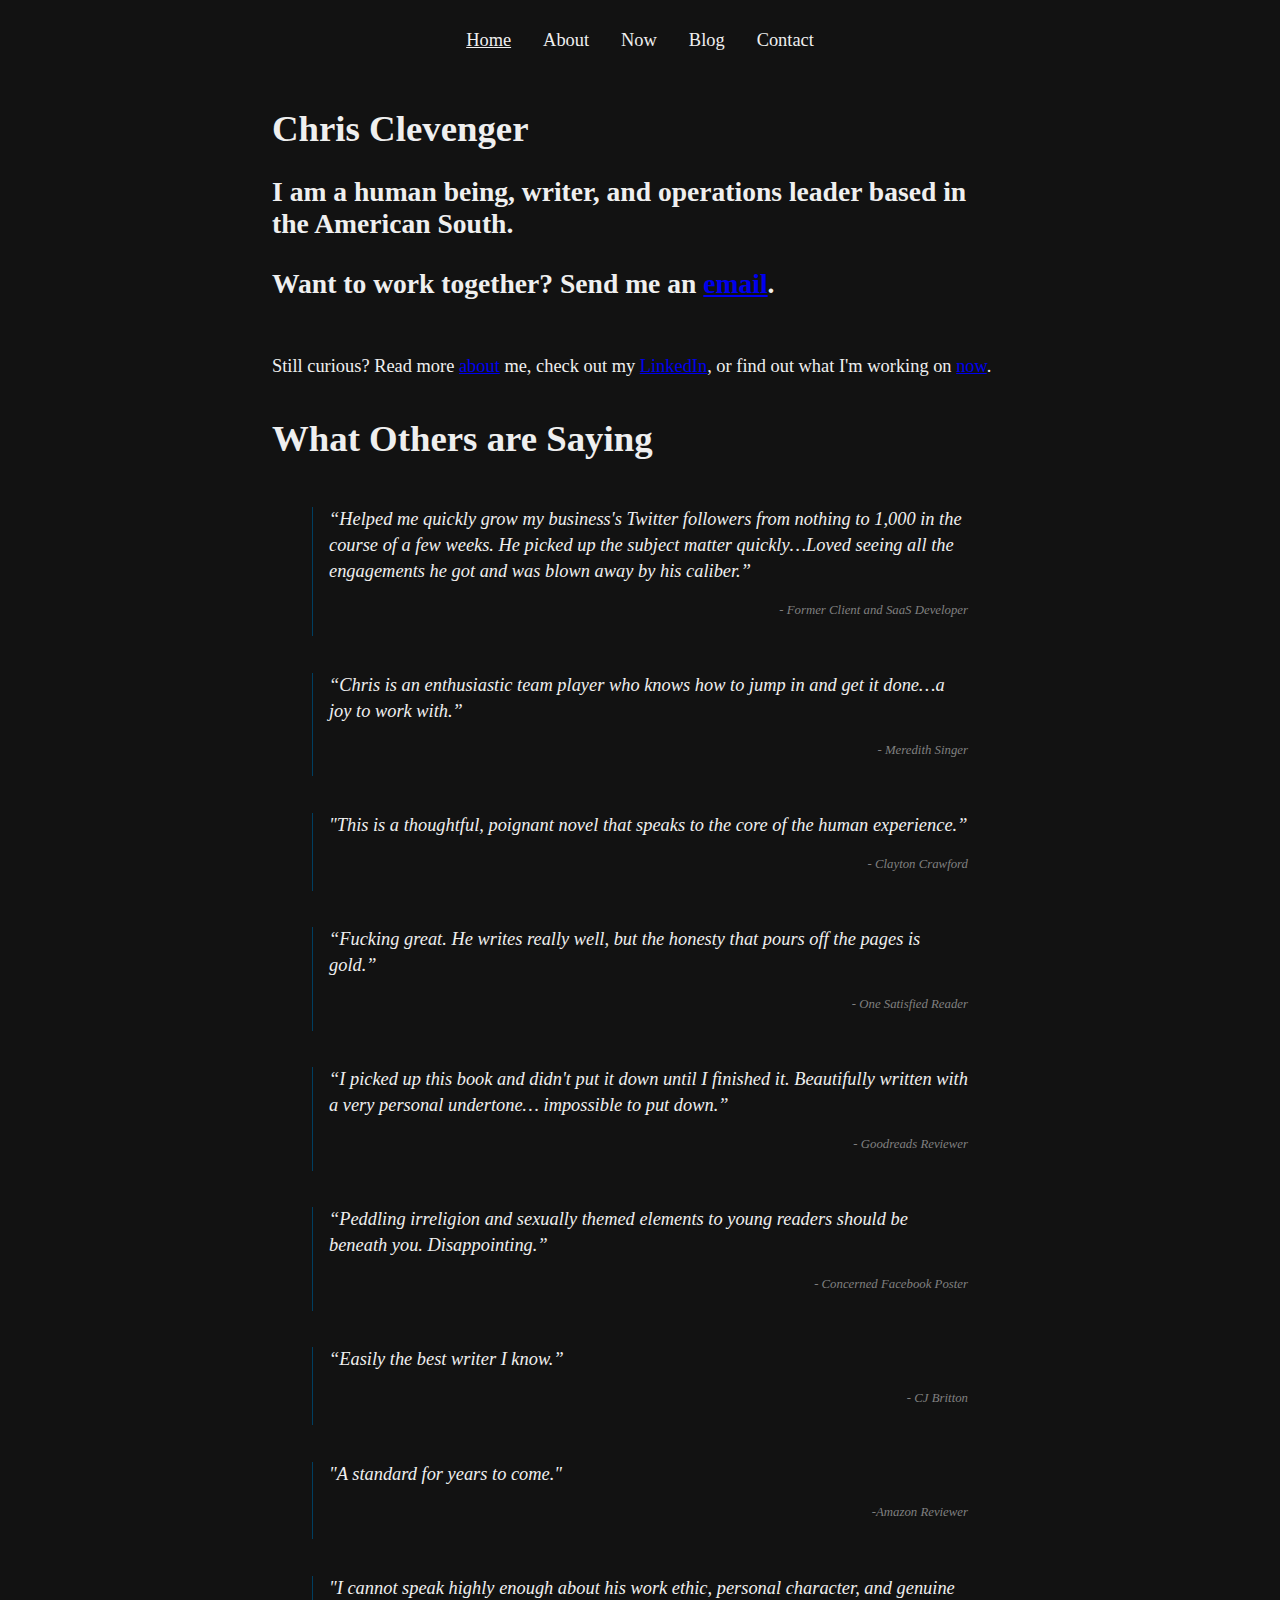
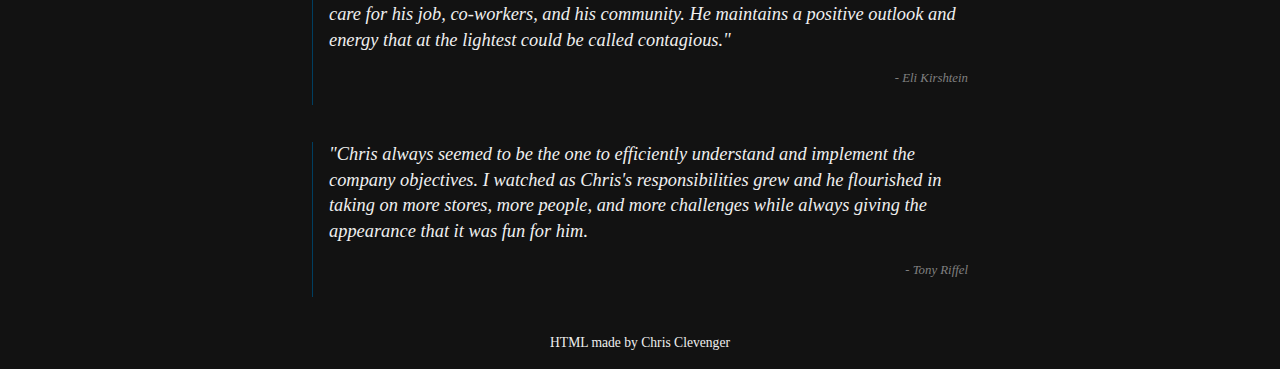
==== commit cef9f3ba: "Edited form CSS and added Form to Nav Bar" ====
--- a/index.html
+++ b/index.html
@@ -23,6 +23,7 @@
         <li><a href="about">About</a></li>
         <li><a href="now">Now</a></li>
         <li><a href="blog">Blog</a></li>
+        <li><a href="form">Contact</a></li>
         </ul>
       </nav>
   <!--Second Section-->
--- a/stylesheet.css
+++ b/stylesheet.css
@@ -91,4 +91,33 @@
     line-height: 2;
     margin: auto;
     text-align: center;
+  }
+
+  /* Format Form */
+  form {
+    display: flex; 
+    flex-direction: column;
+    width: 80%; /* Adjusted width for smaller screens */
+    margin: 20px auto 0; 
+    font-size: 1.15rem;
+    line-height: 1.618rem;
+  }
+  
+  form input,
+  form textarea {
+    width: 100%; /* Adjusted to full width */
+    margin-bottom: 10px; 
+    padding: 5px; 
+    box-sizing: border-box; 
+  }
+  
+  form textarea {
+    height: 150px; /* Reduced height for better mobile experience */
+  }
+  
+  @media only screen and (min-width: 600px) {
+    /* Adjustments for larger screens */
+    form {
+      width: 500px; /* Your original width */
+    }
   }